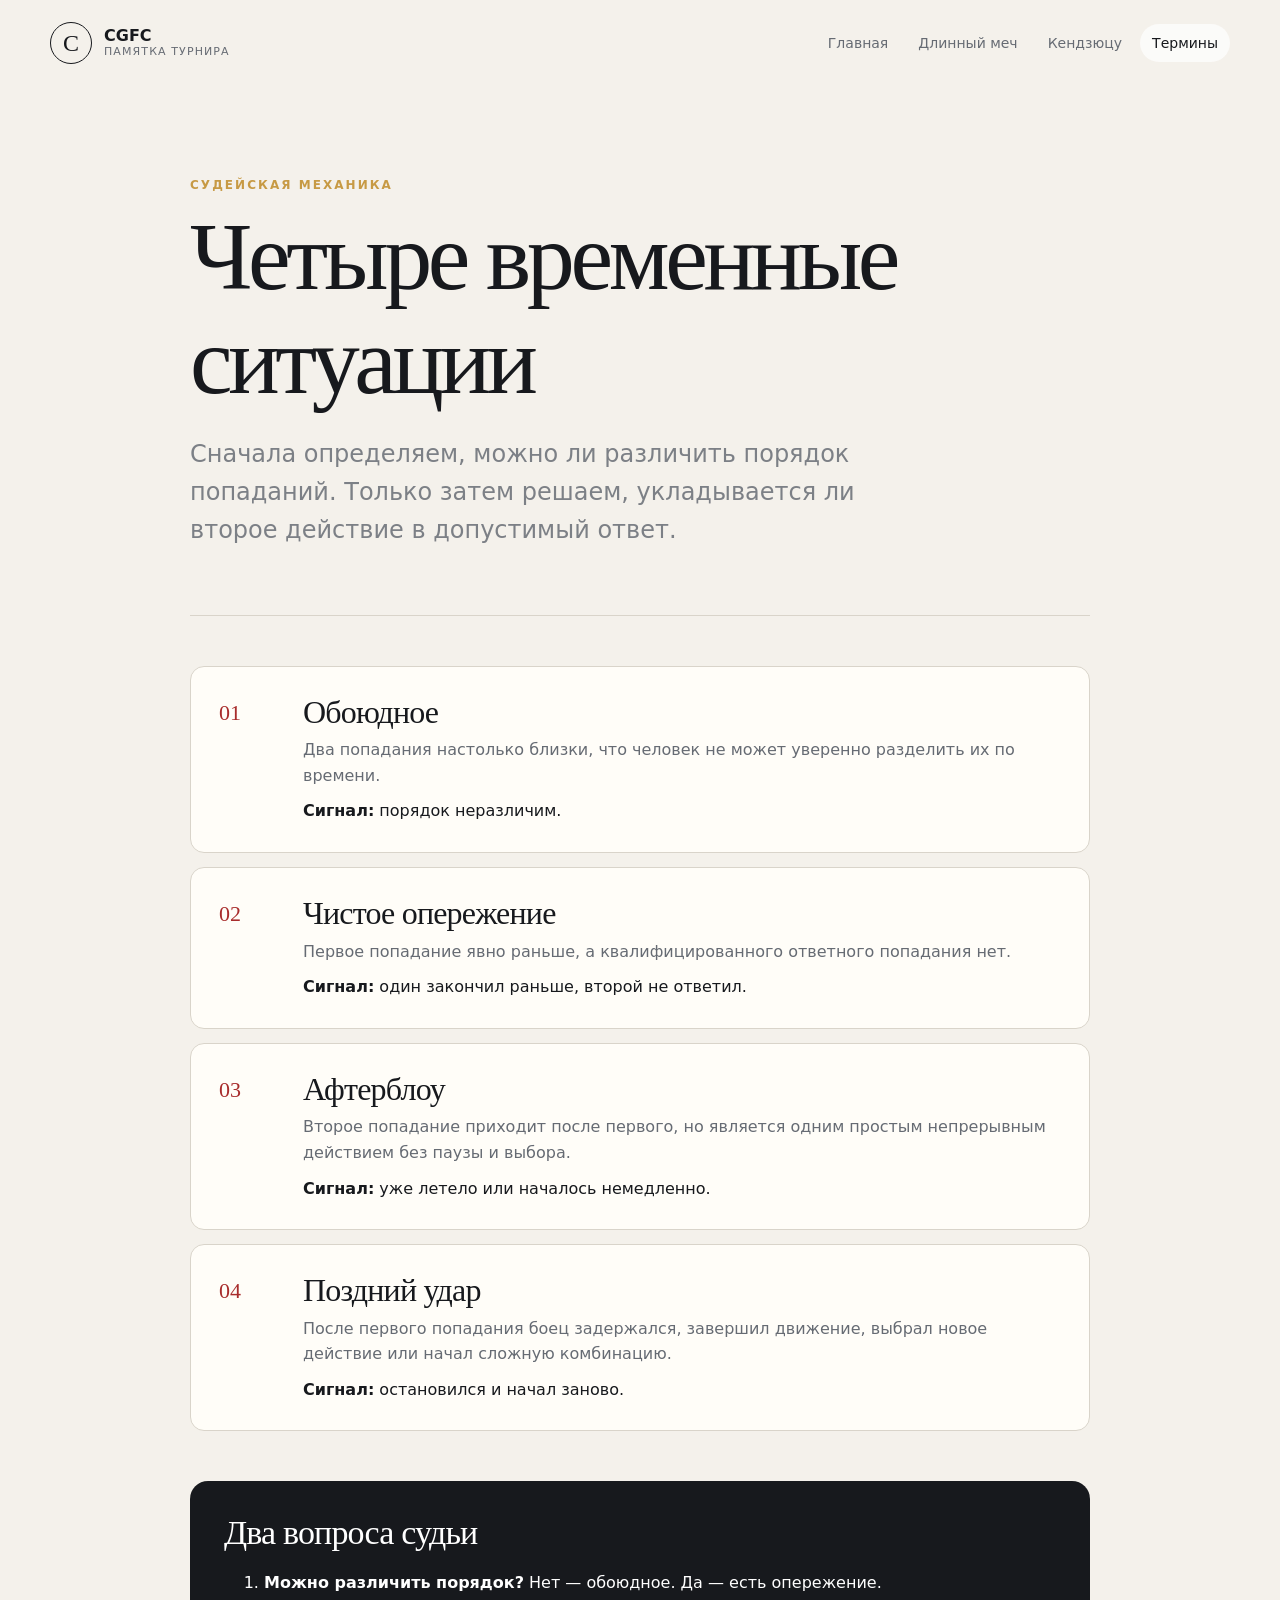
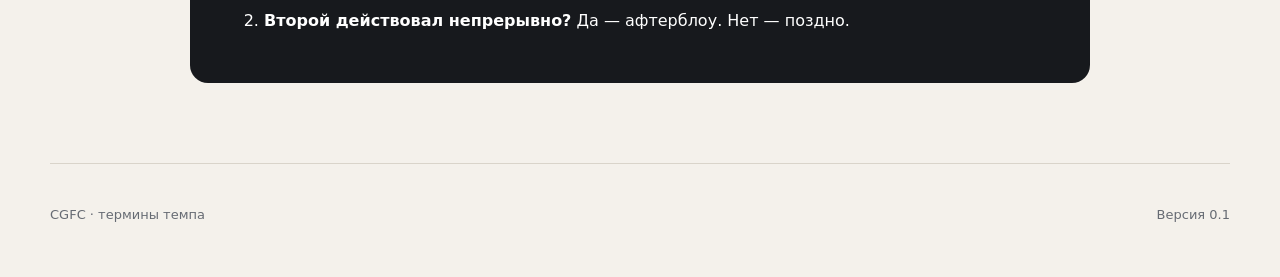
==== glossary.html @ 762ce76f "Create CGFC judge guide" ====
<!doctype html>
<html lang="ru">
<head>
  <meta charset="utf-8">
  <meta name="viewport" content="width=device-width, initial-scale=1">
  <meta name="description" content="Термины темпа для судей CGFC: обоюдное, опережение, афтерблоу и поздний удар.">
  <title>Термины темпа — CGFC</title>
  <link rel="stylesheet" href="assets/styles.css">
  <script src="assets/app.js" defer></script>
</head>
<body>
  <a class="skip-link" href="#content">К содержанию</a>
  <header class="site-header">
    <a class="brand" href="index.html"><span class="brand-mark">C</span><span><strong>CGFC</strong><small>памятка турнира</small></span></a>
    <nav class="main-nav" aria-label="Основная навигация"><a href="index.html">Главная</a><a href="longsword.html">Длинный меч</a><a href="kenjutsu.html">Кендзюцу</a><a href="glossary.html" aria-current="page">Термины</a></nav>
  </header>
  <main id="content" class="article-shell narrow">
    <header class="simple-hero"><p class="eyebrow">Судейская механика</p><h1>Четыре временные ситуации</h1><p class="lead">Сначала определяем, можно ли различить порядок попаданий. Только затем решаем, укладывается ли второе действие в допустимый ответ.</p></header>

    <section class="term-stack">
      <article class="term-card"><span class="term-index">01</span><div><h2>Обоюдное</h2><p>Два попадания настолько близки, что человек не может уверенно разделить их по времени.</p><strong>Сигнал:</strong> порядок неразличим.</div></article>
      <article class="term-card"><span class="term-index">02</span><div><h2>Чистое опережение</h2><p>Первое попадание явно раньше, а квалифицированного ответного попадания нет.</p><strong>Сигнал:</strong> один закончил раньше, второй не ответил.</div></article>
      <article class="term-card"><span class="term-index">03</span><div><h2>Афтерблоу</h2><p>Второе попадание приходит после первого, но является одним простым непрерывным действием без паузы и выбора.</p><strong>Сигнал:</strong> уже летело или началось немедленно.</div></article>
      <article class="term-card"><span class="term-index">04</span><div><h2>Поздний удар</h2><p>После первого попадания боец задержался, завершил движение, выбрал новое действие или начал сложную комбинацию.</p><strong>Сигнал:</strong> остановился и начал заново.</div></article>
    </section>

    <section class="decision-box">
      <h2>Два вопроса судьи</h2>
      <ol><li><strong>Можно различить порядок?</strong> Нет — обоюдное. Да — есть опережение.</li><li><strong>Второй действовал непрерывно?</strong> Да — афтерблоу. Нет — поздно.</li></ol>
    </section>
  </main>
  <footer class="site-footer"><p>CGFC · термины темпа</p><p>Версия <span data-version>0.1</span></p></footer>
</body>
</html>
---- assets/styles.css ----
:root {
  --ink: #17191d;
  --muted: #666b73;
  --paper: #f4f1eb;
  --surface: #fffdf8;
  --line: #d9d4ca;
  --red: #a82c2c;
  --red-dark: #6f171c;
  --blue: #274f70;
  --blue-dark: #18364e;
  --gold: #c79a44;
  --green: #276749;
  --shadow: 0 18px 50px rgba(33, 30, 24, .08);
  --radius: 18px;
}

* { box-sizing: border-box; }
html { scroll-behavior: smooth; }
body { margin: 0; color: var(--ink); background: var(--paper); font-family: Inter, ui-sans-serif, system-ui, -apple-system, BlinkMacSystemFont, "Segoe UI", sans-serif; line-height: 1.6; }
a { color: inherit; }
.skip-link { position: fixed; top: 8px; left: 8px; z-index: 20; padding: 10px 14px; background: var(--ink); color: white; transform: translateY(-150%); }
.skip-link:focus { transform: translateY(0); }

.site-header { width: min(1180px, calc(100% - 40px)); margin: 0 auto; padding: 22px 0; display: flex; align-items: center; justify-content: space-between; gap: 28px; }
.brand { display: inline-flex; align-items: center; gap: 12px; text-decoration: none; }
.brand-mark { width: 42px; height: 42px; display: grid; place-items: center; border: 1px solid var(--ink); border-radius: 50%; font-family: Georgia, serif; font-size: 24px; }
.brand strong, .brand small { display: block; line-height: 1.15; }
.brand small { color: var(--muted); font-size: 11px; letter-spacing: .1em; text-transform: uppercase; }
.main-nav { display: flex; flex-wrap: wrap; gap: 6px; }
.main-nav a { padding: 8px 12px; border-radius: 999px; color: var(--muted); text-decoration: none; font-size: 14px; }
.main-nav a:hover, .main-nav a[aria-current="page"] { color: var(--ink); background: rgba(255,255,255,.7); }

main, .site-footer { width: min(1180px, calc(100% - 40px)); margin-inline: auto; }
.hero { min-height: 590px; padding: clamp(44px, 8vw, 96px); display: grid; grid-template-columns: minmax(0, 1.6fr) minmax(280px, .7fr); align-items: center; gap: 64px; color: #fff; border-radius: 30px; background: radial-gradient(circle at 86% 18%, rgba(199,154,68,.35), transparent 25%), linear-gradient(135deg, #16191f, #292b30 58%, #421b1e); box-shadow: var(--shadow); }
.eyebrow { margin: 0 0 10px; color: var(--gold); font-size: 12px; font-weight: 800; letter-spacing: .17em; text-transform: uppercase; }
h1, h2, h3 { margin-top: 0; font-family: Georgia, "Times New Roman", serif; line-height: 1.08; }
h1 { margin-bottom: 22px; font-size: clamp(48px, 8vw, 96px); font-weight: 500; letter-spacing: -.045em; }
h2 { margin-bottom: 18px; font-size: clamp(32px, 4vw, 52px); font-weight: 500; letter-spacing: -.025em; }
h3 { margin-bottom: 12px; font-size: 25px; }
.lead { max-width: 740px; margin: 0; color: inherit; font-size: clamp(18px, 2vw, 24px); opacity: .84; }
.actions { display: flex; flex-wrap: wrap; gap: 12px; margin-top: 34px; }
.button { display: inline-flex; align-items: center; justify-content: center; min-height: 48px; padding: 10px 18px; border: 1px solid rgba(255,255,255,.34); border-radius: 999px; text-decoration: none; font-weight: 700; }
.button.primary { color: var(--ink); background: #fff; }
.button.secondary { color: #fff; }
.hero-panel { padding: 28px; color: var(--ink); background: rgba(255,253,248,.93); border-radius: var(--radius); }
.hero-panel dl { display: grid; grid-template-columns: repeat(3, 1fr); margin: 30px 0; }
.hero-panel dl div { padding: 0 12px; border-right: 1px solid var(--line); text-align: center; }
.hero-panel dl div:first-child { padding-left: 0; }
.hero-panel dl div:last-child { padding-right: 0; border: 0; }
.hero-panel dt { color: var(--muted); font-size: 11px; text-transform: uppercase; }
.hero-panel dd { margin: 4px 0 0; font-family: Georgia, serif; font-size: 32px; }
.hero-panel p { margin-bottom: 0; color: var(--muted); font-size: 14px; }
.status { display: inline-flex; align-items: center; gap: 6px; padding: 5px 10px; border-radius: 999px; font-size: 11px; font-weight: 800; letter-spacing: .06em; text-transform: uppercase; }
.status.ready { color: #fff; background: var(--green); }
.status.draft { color: #7b3d09; background: #f8e4bb; }
.status.waiting { color: var(--blue-dark); background: #dceaf4; }

.section { padding: clamp(70px, 10vw, 124px) 0; }
.section-heading { margin-bottom: 34px; }
.card-grid { display: grid; grid-template-columns: repeat(2, minmax(0, 1fr)); gap: 22px; }
.discipline-card { position: relative; min-height: 410px; padding: 40px; overflow: hidden; border: 1px solid var(--line); border-radius: var(--radius); background: var(--surface); box-shadow: var(--shadow); }
.discipline-card::after { content: ""; position: absolute; right: -70px; bottom: -90px; width: 240px; height: 240px; border: 40px solid rgba(0,0,0,.035); border-radius: 50%; }
.discipline-card.accent-red { border-top: 5px solid var(--red); }
.discipline-card.accent-blue { border-top: 5px solid var(--blue); }
.card-topline { display: flex; justify-content: space-between; align-items: center; margin-bottom: 54px; color: var(--muted); font-weight: 700; }
.discipline-card p { max-width: 560px; color: var(--muted); }
.compact-list { padding: 0; list-style: none; }
.compact-list li { padding: 7px 0; border-bottom: 1px solid var(--line); }
.text-link { position: relative; z-index: 1; display: inline-flex; gap: 8px; margin-top: 20px; font-weight: 800; text-decoration: none; }
.split-section { display: grid; grid-template-columns: .8fr 1.2fr; gap: 64px; border-top: 1px solid var(--line); }
.role-grid { display: grid; grid-template-columns: 1fr 1fr; gap: 18px; }
.role-card { padding: 30px; border-radius: var(--radius); background: var(--surface); }
.role-card p { color: var(--muted); }
.role-card a { font-weight: 750; }
.role-icon { display: block; margin-bottom: 36px; font-size: 34px; }

.notice { display: flex; justify-content: space-between; align-items: center; gap: 32px; padding: 26px 30px; border: 1px solid var(--line); border-radius: var(--radius); background: var(--surface); }
.notice p { max-width: 800px; margin: 5px 0 0; color: var(--muted); }
.notice a { flex: 0 0 auto; font-weight: 800; }
.notice.warning { margin: 28px 0 0; border-color: #e4c38b; background: #fff8e8; }
.site-footer { display: flex; justify-content: space-between; gap: 20px; margin-top: 80px; padding: 28px 0 38px; color: var(--muted); border-top: 1px solid var(--line); font-size: 13px; }

.article-shell { max-width: 1180px; }
.article-shell.narrow { max-width: 900px; }
.article-hero { min-height: 420px; padding: clamp(44px, 7vw, 76px); display: grid; grid-template-columns: 1.35fr .65fr; align-items: end; gap: 50px; color: #fff; border-radius: 28px; }
.article-hero h1 { font-size: clamp(46px, 7vw, 82px); }
.accent-red-bg { background: radial-gradient(circle at 90% 10%, rgba(255,255,255,.15), transparent 23%), linear-gradient(135deg, var(--red-dark), #2a181b); }
.accent-blue-bg { background: radial-gradient(circle at 85% 18%, rgba(255,255,255,.15), transparent 23%), linear-gradient(135deg, var(--blue-dark), #17222b); }
.quick-facts { display: grid; gap: 1px; overflow: hidden; border-radius: 14px; background: rgba(255,255,255,.15); }
.quick-facts div { padding: 18px; background: rgba(0,0,0,.24); }
.quick-facts span, .quick-facts strong { display: block; }
.quick-facts span { color: rgba(255,255,255,.68); font-size: 11px; text-transform: uppercase; }
.quick-facts strong { font-family: Georgia, serif; font-size: 23px; font-weight: 500; }
.empty-seal { justify-self: center; align-self: center; display: grid; place-items: center; width: 170px; height: 170px; border: 2px solid rgba(255,255,255,.6); border-radius: 50%; font-family: serif; font-size: 80px; }
.page-nav { position: sticky; top: 10px; z-index: 5; width: fit-content; max-width: 100%; margin: 22px auto 0; padding: 7px; display: flex; overflow-x: auto; border: 1px solid var(--line); border-radius: 999px; background: rgba(244,241,235,.92); backdrop-filter: blur(12px); }
.page-nav a { padding: 8px 14px; border-radius: 999px; text-decoration: none; white-space: nowrap; font-size: 13px; font-weight: 700; }
.page-nav a:hover { background: var(--surface); }
.content-section { padding: 86px 0; display: grid; grid-template-columns: 90px minmax(0, 1fr); gap: 30px; border-bottom: 1px solid var(--line); scroll-margin-top: 80px; }
.section-number { color: var(--muted); font-family: Georgia, serif; font-size: 22px; }
.section-content { min-width: 0; }
.section-content > p { max-width: 850px; }
.data-grid, .score-grid, .requirements-grid { display: grid; grid-template-columns: repeat(2, minmax(0,1fr)); gap: 14px; }
.data-grid article, .score-card, .requirements-grid article { padding: 24px; border: 1px solid var(--line); border-radius: 14px; background: var(--surface); }
.data-grid span, .score-card span, .requirements-grid article > span { color: var(--muted); font-size: 11px; font-weight: 800; letter-spacing: .08em; text-transform: uppercase; }
.data-grid strong { display: block; margin: 7px 0; font-family: Georgia, serif; font-size: 28px; }
.data-grid p, .score-card p, .requirements-grid p { margin: 0; color: var(--muted); }
.relay { margin: 20px 0; display: grid; grid-template-columns: repeat(9, 1fr); gap: 4px; }
.relay span { padding: 14px 6px; color: #fff; background: var(--ink); text-align: center; font-weight: 800; }
.relay span:first-child { border-radius: 10px 0 0 10px; }
.relay span:last-child { border-radius: 0 10px 10px 0; }
.muted { color: var(--muted); }
.score-card { position: relative; overflow: hidden; }
.score-card strong { display: block; margin: 12px 0; font-family: Georgia, serif; font-size: 64px; line-height: 1; }
.score-card.high { border-top: 4px solid var(--red); }
.score-card.low { border-top: 4px solid var(--gold); }
.score-card.after { border-top: 4px solid var(--blue); }
.score-card.none { border-top: 4px solid #888; }
.table-wrap { width: 100%; max-width: 100%; overflow-x: auto; border: 1px solid var(--line); border-radius: 14px; background: var(--surface); }
table { width: 100%; min-width: 800px; border-collapse: collapse; font-size: 14px; }
th, td { padding: 16px; border-bottom: 1px solid var(--line); text-align: left; vertical-align: top; }
thead th { color: #fff; background: var(--ink); }
tbody th { width: 170px; background: #f1eee8; }
.memory-line { margin-top: 16px; padding: 18px 20px; border-left: 4px solid var(--gold); background: #fff8e8; }
.steps { padding: 0; display: grid; gap: 12px; list-style: none; }
.steps li { padding: 20px; display: grid; grid-template-columns: 44px 1fr; gap: 16px; border: 1px solid var(--line); border-radius: 14px; background: var(--surface); }
.steps li > span { display: grid; place-items: center; width: 38px; height: 38px; color: #fff; border-radius: 50%; background: var(--red); font-weight: 900; }
.steps p { margin: 3px 0 0; color: var(--muted); }
.check-grid { display: grid; grid-template-columns: 1fr 1fr; gap: 22px; }
.check-list { margin: 0; padding: 0; list-style: none; }
.check-list li { position: relative; padding: 15px 12px 15px 42px; border-bottom: 1px solid var(--line); }
.check-list li::before { content: "✓"; position: absolute; left: 10px; color: var(--green); font-weight: 900; }

.waiting-panel { margin: 28px 0 0; padding: 50px; text-align: center; border: 1px dashed var(--blue); border-radius: var(--radius); background: #edf5fa; }
.waiting-panel h2 { margin-top: 22px; }
.waiting-panel p { max-width: 650px; margin: 0 auto; color: var(--muted); }
.requirements-grid { grid-template-columns: repeat(3, 1fr); }
.requirements-grid h3 { margin-top: 24px; }
.simple-hero { padding: 90px 0 65px; border-bottom: 1px solid var(--line); }
.simple-hero h1 { color: var(--ink); }
.simple-hero .lead { color: var(--muted); }
.term-stack { padding: 50px 0; display: grid; gap: 14px; }
.term-card { padding: 28px; display: grid; grid-template-columns: 64px 1fr; gap: 20px; border: 1px solid var(--line); border-radius: 14px; background: var(--surface); }
.term-card h2 { margin-bottom: 8px; font-size: 32px; }
.term-card p { margin: 0 0 10px; color: var(--muted); }
.term-index { color: var(--red); font-family: Georgia, serif; font-size: 22px; }
.decision-box { padding: 34px; border-radius: var(--radius); color: #fff; background: var(--ink); }
.decision-box h2 { font-size: 34px; }
.decision-box li + li { margin-top: 12px; }

@media (max-width: 820px) {
  .site-header { align-items: flex-start; flex-direction: column; }
  .hero, .article-hero, .split-section { grid-template-columns: 1fr; }
  .hero { min-height: auto; padding: 50px 28px; }
  .article-hero { min-height: auto; }
  .card-grid, .role-grid, .data-grid, .score-grid, .check-grid, .requirements-grid { grid-template-columns: 1fr; }
  .content-section { grid-template-columns: 1fr; gap: 10px; }
  .section-number { font-size: 14px; }
  .relay { grid-template-columns: repeat(3, 1fr); }
  .relay span, .relay span:first-child, .relay span:last-child { border-radius: 6px; }
  .notice, .site-footer { align-items: flex-start; flex-direction: column; }
}

@media (max-width: 520px) {
  .site-header, main, .site-footer { width: min(100% - 24px, 1180px); }
  .main-nav { gap: 2px; }
  .main-nav a { padding: 7px 9px; font-size: 12px; }
  .hero, .article-hero, .discipline-card, .waiting-panel { padding: 32px 22px; border-radius: 18px; }
  .hero-panel dl { grid-template-columns: 1fr; }
  .hero-panel dl div { padding: 12px 0; border-right: 0; border-bottom: 1px solid var(--line); }
  .hero-panel dl div:last-child { border: 0; }
  .empty-seal { width: 110px; height: 110px; font-size: 54px; }
  .term-card { grid-template-columns: 1fr; }
}

@media (prefers-reduced-motion: reduce) { html { scroll-behavior: auto; } }
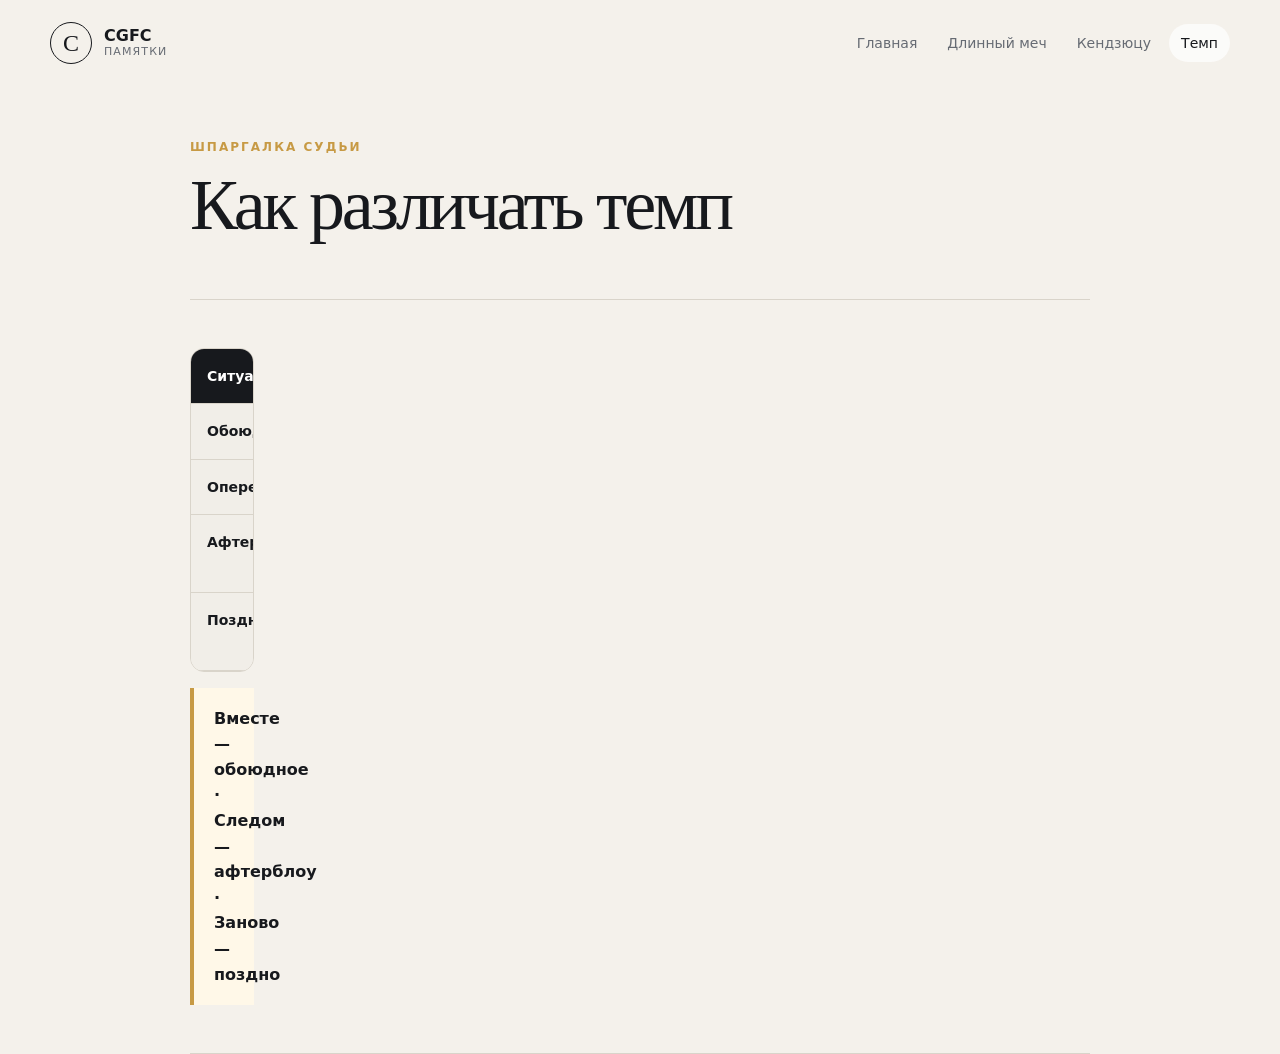
==== commit 44be24ce: "Simplify tournament guides" ====
--- a/glossary.html
+++ b/glossary.html
@@ -3,32 +3,35 @@
 <head>
   <meta charset="utf-8">
   <meta name="viewport" content="width=device-width, initial-scale=1">
-  <meta name="description" content="Термины темпа для судей CGFC: обоюдное, опережение, афтерблоу и поздний удар.">
-  <title>Термины темпа — CGFC</title>
+  <meta name="description" content="Как отличить обоюдное, опережение, афтерблоу и поздний удар.">
+  <title>Темп — CGFC</title>
   <link rel="stylesheet" href="assets/styles.css">
-  <script src="assets/app.js" defer></script>
 </head>
 <body>
-  <a class="skip-link" href="#content">К содержанию</a>
   <header class="site-header">
-    <a class="brand" href="index.html"><span class="brand-mark">C</span><span><strong>CGFC</strong><small>памятка турнира</small></span></a>
-    <nav class="main-nav" aria-label="Основная навигация"><a href="index.html">Главная</a><a href="longsword.html">Длинный меч</a><a href="kenjutsu.html">Кендзюцу</a><a href="glossary.html" aria-current="page">Термины</a></nav>
+    <a class="brand" href="index.html"><span class="brand-mark">C</span><span><strong>CGFC</strong><small>памятки</small></span></a>
+    <nav class="main-nav" aria-label="Навигация"><a href="index.html">Главная</a><a href="longsword.html">Длинный меч</a><a href="kenjutsu.html">Кендзюцу</a><a href="glossary.html" aria-current="page">Темп</a></nav>
   </header>
+
   <main id="content" class="article-shell narrow">
-    <header class="simple-hero"><p class="eyebrow">Судейская механика</p><h1>Четыре временные ситуации</h1><p class="lead">Сначала определяем, можно ли различить порядок попаданий. Только затем решаем, укладывается ли второе действие в допустимый ответ.</p></header>
+    <header class="simple-hero"><p class="eyebrow">Шпаргалка судьи</p><h1>Как различать темп</h1></header>
 
-    <section class="term-stack">
-      <article class="term-card"><span class="term-index">01</span><div><h2>Обоюдное</h2><p>Два попадания настолько близки, что человек не может уверенно разделить их по времени.</p><strong>Сигнал:</strong> порядок неразличим.</div></article>
-      <article class="term-card"><span class="term-index">02</span><div><h2>Чистое опережение</h2><p>Первое попадание явно раньше, а квалифицированного ответного попадания нет.</p><strong>Сигнал:</strong> один закончил раньше, второй не ответил.</div></article>
-      <article class="term-card"><span class="term-index">03</span><div><h2>Афтерблоу</h2><p>Второе попадание приходит после первого, но является одним простым непрерывным действием без паузы и выбора.</p><strong>Сигнал:</strong> уже летело или началось немедленно.</div></article>
-      <article class="term-card"><span class="term-index">04</span><div><h2>Поздний удар</h2><p>После первого попадания боец задержался, завершил движение, выбрал новое действие или начал сложную комбинацию.</p><strong>Сигнал:</strong> остановился и начал заново.</div></article>
-    </section>
-
-    <section class="decision-box">
-      <h2>Два вопроса судьи</h2>
-      <ol><li><strong>Можно различить порядок?</strong> Нет — обоюдное. Да — есть опережение.</li><li><strong>Второй действовал непрерывно?</strong> Да — афтерблоу. Нет — поздно.</li></ol>
+    <section class="content-section">
+      <div class="section-content">
+        <div class="table-wrap">
+          <table>
+            <thead><tr><th>Ситуация</th><th>Как выглядит</th><th>Решение</th></tr></thead>
+            <tbody>
+              <tr><th>Обоюдное</th><td>Порядок попаданий неразличим</td><td>Вместе</td></tr>
+              <tr><th>Опережение</th><td>Первый попал, ответа нет</td><td>Только первое</td></tr>
+              <tr><th>Афтерблоу</th><td>Ответ уже летел или начался сразу, без паузы</td><td>Первое + ответ</td></tr>
+              <tr><th>Поздний</th><td>После попадания была пауза или новое решение</td><td>Ответ не считать</td></tr>
+            </tbody>
+          </table>
+        </div>
+        <div class="memory-line"><strong>Вместе — обоюдное · Следом — афтерблоу · Заново — поздно</strong></div>
+      </div>
     </section>
   </main>
-  <footer class="site-footer"><p>CGFC · термины темпа</p><p>Версия <span data-version>0.1</span></p></footer>
 </body>
 </html>
--- a/assets/styles.css
+++ b/assets/styles.css
@@ -31,10 +31,10 @@
 .main-nav a:hover, .main-nav a[aria-current="page"] { color: var(--ink); background: rgba(255,255,255,.7); }
 
 main, .site-footer { width: min(1180px, calc(100% - 40px)); margin-inline: auto; }
-.hero { min-height: 590px; padding: clamp(44px, 8vw, 96px); display: grid; grid-template-columns: minmax(0, 1.6fr) minmax(280px, .7fr); align-items: center; gap: 64px; color: #fff; border-radius: 30px; background: radial-gradient(circle at 86% 18%, rgba(199,154,68,.35), transparent 25%), linear-gradient(135deg, #16191f, #292b30 58%, #421b1e); box-shadow: var(--shadow); }
+.hero { min-height: 260px; padding: clamp(36px, 6vw, 64px); display: grid; grid-template-columns: 1fr; align-items: center; color: #fff; border-radius: 24px; background: radial-gradient(circle at 86% 18%, rgba(199,154,68,.35), transparent 25%), linear-gradient(135deg, #16191f, #292b30 58%, #421b1e); box-shadow: var(--shadow); }
 .eyebrow { margin: 0 0 10px; color: var(--gold); font-size: 12px; font-weight: 800; letter-spacing: .17em; text-transform: uppercase; }
 h1, h2, h3 { margin-top: 0; font-family: Georgia, "Times New Roman", serif; line-height: 1.08; }
-h1 { margin-bottom: 22px; font-size: clamp(48px, 8vw, 96px); font-weight: 500; letter-spacing: -.045em; }
+h1 { margin-bottom: 18px; font-size: clamp(42px, 7vw, 72px); font-weight: 500; letter-spacing: -.045em; }
 h2 { margin-bottom: 18px; font-size: clamp(32px, 4vw, 52px); font-weight: 500; letter-spacing: -.025em; }
 h3 { margin-bottom: 12px; font-size: 25px; }
 .lead { max-width: 740px; margin: 0; color: inherit; font-size: clamp(18px, 2vw, 24px); opacity: .84; }
@@ -55,14 +55,17 @@
 .status.draft { color: #7b3d09; background: #f8e4bb; }
 .status.waiting { color: var(--blue-dark); background: #dceaf4; }
 
-.section { padding: clamp(70px, 10vw, 124px) 0; }
+.section { padding: clamp(34px, 6vw, 64px) 0; }
 .section-heading { margin-bottom: 34px; }
 .card-grid { display: grid; grid-template-columns: repeat(2, minmax(0, 1fr)); gap: 22px; }
-.discipline-card { position: relative; min-height: 410px; padding: 40px; overflow: hidden; border: 1px solid var(--line); border-radius: var(--radius); background: var(--surface); box-shadow: var(--shadow); }
+.discipline-card { position: relative; min-height: 260px; padding: 30px; overflow: hidden; border: 1px solid var(--line); border-radius: var(--radius); background: var(--surface); box-shadow: var(--shadow); }
 .discipline-card::after { content: ""; position: absolute; right: -70px; bottom: -90px; width: 240px; height: 240px; border: 40px solid rgba(0,0,0,.035); border-radius: 50%; }
 .discipline-card.accent-red { border-top: 5px solid var(--red); }
 .discipline-card.accent-blue { border-top: 5px solid var(--blue); }
-.card-topline { display: flex; justify-content: space-between; align-items: center; margin-bottom: 54px; color: var(--muted); font-weight: 700; }
+.card-topline { display: flex; justify-content: space-between; align-items: center; margin-bottom: 28px; color: var(--muted); font-weight: 700; }
+.discipline-card .button { position: relative; z-index: 1; margin-top: 8px; border-color: transparent; }
+.discipline-card .button.primary { color: #fff; background: var(--red-dark); }
+.discipline-card .button.secondary { color: #fff; background: var(--blue-dark); }
 .discipline-card p { max-width: 560px; color: var(--muted); }
 .compact-list { padding: 0; list-style: none; }
 .compact-list li { padding: 7px 0; border-bottom: 1px solid var(--line); }
@@ -78,7 +81,7 @@
 .notice p { max-width: 800px; margin: 5px 0 0; color: var(--muted); }
 .notice a { flex: 0 0 auto; font-weight: 800; }
 .notice.warning { margin: 28px 0 0; border-color: #e4c38b; background: #fff8e8; }
-.site-footer { display: flex; justify-content: space-between; gap: 20px; margin-top: 80px; padding: 28px 0 38px; color: var(--muted); border-top: 1px solid var(--line); font-size: 13px; }
+.site-footer { display: flex; justify-content: space-between; gap: 20px; margin-top: 40px; padding: 24px 0 32px; color: var(--muted); border-top: 1px solid var(--line); font-size: 13px; }
 
 .article-shell { max-width: 1180px; }
 .article-shell.narrow { max-width: 900px; }
@@ -95,7 +98,7 @@
 .page-nav { position: sticky; top: 10px; z-index: 5; width: fit-content; max-width: 100%; margin: 22px auto 0; padding: 7px; display: flex; overflow-x: auto; border: 1px solid var(--line); border-radius: 999px; background: rgba(244,241,235,.92); backdrop-filter: blur(12px); }
 .page-nav a { padding: 8px 14px; border-radius: 999px; text-decoration: none; white-space: nowrap; font-size: 13px; font-weight: 700; }
 .page-nav a:hover { background: var(--surface); }
-.content-section { padding: 86px 0; display: grid; grid-template-columns: 90px minmax(0, 1fr); gap: 30px; border-bottom: 1px solid var(--line); scroll-margin-top: 80px; }
+.content-section { padding: 48px 0; display: grid; grid-template-columns: 64px minmax(0, 1fr); gap: 24px; border-bottom: 1px solid var(--line); scroll-margin-top: 80px; }
 .section-number { color: var(--muted); font-family: Georgia, serif; font-size: 22px; }
 .section-content { min-width: 0; }
 .section-content > p { max-width: 850px; }
@@ -116,7 +119,7 @@
 .score-card.after { border-top: 4px solid var(--blue); }
 .score-card.none { border-top: 4px solid #888; }
 .table-wrap { width: 100%; max-width: 100%; overflow-x: auto; border: 1px solid var(--line); border-radius: 14px; background: var(--surface); }
-table { width: 100%; min-width: 800px; border-collapse: collapse; font-size: 14px; }
+table { width: 100%; min-width: 620px; border-collapse: collapse; font-size: 14px; }
 th, td { padding: 16px; border-bottom: 1px solid var(--line); text-align: left; vertical-align: top; }
 thead th { color: #fff; background: var(--ink); }
 tbody th { width: 170px; background: #f1eee8; }
@@ -135,7 +138,7 @@
 .waiting-panel p { max-width: 650px; margin: 0 auto; color: var(--muted); }
 .requirements-grid { grid-template-columns: repeat(3, 1fr); }
 .requirements-grid h3 { margin-top: 24px; }
-.simple-hero { padding: 90px 0 65px; border-bottom: 1px solid var(--line); }
+.simple-hero { padding: 52px 0 36px; border-bottom: 1px solid var(--line); }
 .simple-hero h1 { color: var(--ink); }
 .simple-hero .lead { color: var(--muted); }
 .term-stack { padding: 50px 0; display: grid; gap: 14px; }
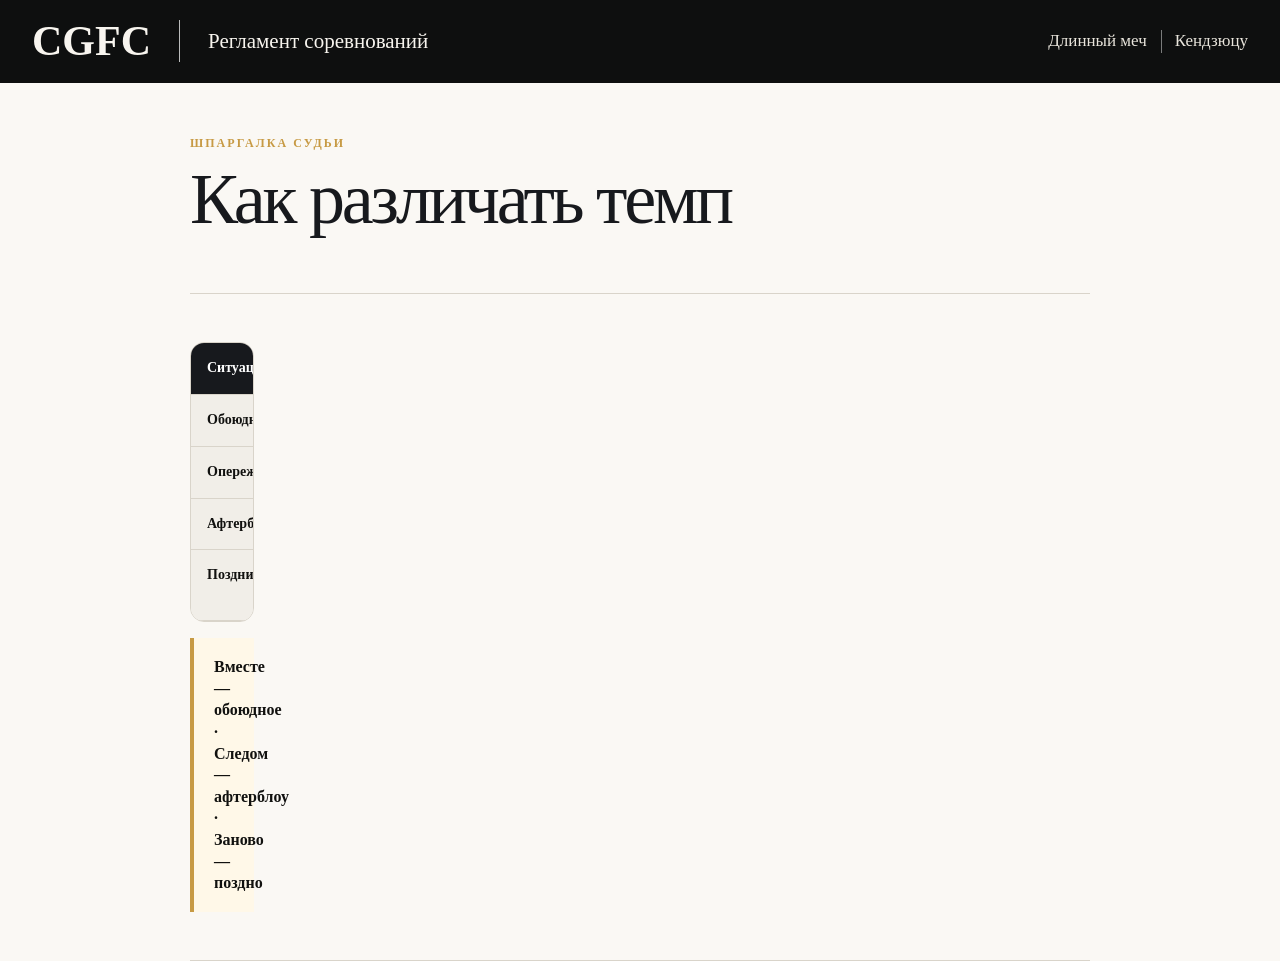
==== commit 1992727a: "Unify header and simplify home page" ====
--- a/glossary.html
+++ b/glossary.html
@@ -5,12 +5,18 @@
   <meta name="viewport" content="width=device-width, initial-scale=1">
   <meta name="description" content="Как отличить обоюдное, опережение, афтерблоу и поздний удар.">
   <title>Темп — CGFC</title>
-  <link rel="stylesheet" href="assets/styles.css">
+  <link rel="stylesheet" href="assets/styles.css?v=14">
 </head>
-<body>
-  <header class="site-header">
-    <a class="brand" href="index.html"><span class="brand-mark">C</span><span><strong>CGFC</strong><small>памятки</small></span></a>
-    <nav class="main-nav" aria-label="Навигация"><a href="index.html">Главная</a><a href="longsword.html">Длинный меч</a><a href="kenjutsu.html">Кендзюцу</a><a href="glossary.html" aria-current="page">Темп</a></nav>
+<body class="kenjutsu-rules">
+  <header class="site-header kenjutsu-header">
+    <a class="kenjutsu-brand" href="index.html" aria-label="CGFC — регламент соревнований">
+      <strong>CGFC</strong>
+      <span>Регламент соревнований</span>
+    </a>
+    <nav class="kenjutsu-nav" aria-label="Основная навигация">
+      <a href="longsword.html">Длинный меч</a>
+      <a href="kenjutsu.html">Кендзюцу</a>
+    </nav>
   </header>
 
   <main id="content" class="article-shell narrow">
--- a/assets/styles.css
+++ b/assets/styles.css
@@ -99,6 +99,7 @@
 .page-nav a { padding: 8px 14px; border-radius: 999px; text-decoration: none; white-space: nowrap; font-size: 13px; font-weight: 700; }
 .page-nav a:hover { background: var(--surface); }
 .content-section { padding: 48px 0; display: grid; grid-template-columns: 64px minmax(0, 1fr); gap: 24px; border-bottom: 1px solid var(--line); scroll-margin-top: 80px; }
+.compact-article .content-section { padding: 36px 0; }
 .section-number { color: var(--muted); font-family: Georgia, serif; font-size: 22px; }
 .section-content { min-width: 0; }
 .section-content > p { max-width: 850px; }
@@ -176,3 +177,822 @@
 }
 
 @media (prefers-reduced-motion: reduce) { html { scroll-behavior: auto; } }
+
+/* Kenjutsu result hierarchy */
+.sr-only {
+  position: absolute;
+  width: 1px;
+  height: 1px;
+  padding: 0;
+  margin: -1px;
+  overflow: hidden;
+  clip: rect(0, 0, 0, 0);
+  white-space: nowrap;
+  border: 0;
+}
+
+.kenjutsu-rules {
+  --kenjutsu-ink: #11110f;
+  --kenjutsu-paper: #faf8f4;
+  --kenjutsu-gold: #c98300;
+  --kenjutsu-line: #dbc69e;
+  color: var(--kenjutsu-ink);
+  background: var(--kenjutsu-paper);
+  font-family: Georgia, "Times New Roman", serif;
+  line-height: 1.35;
+}
+
+.kenjutsu-header {
+  width: 100%;
+  margin: 0;
+  padding: 18px max(32px, calc((100vw - 1400px) / 2));
+  color: #f8f5ef;
+  background: #0e0f0f;
+}
+
+.kenjutsu-brand {
+  display: flex;
+  align-items: center;
+  gap: 28px;
+  color: inherit;
+  text-decoration: none;
+}
+
+.kenjutsu-brand strong {
+  padding-right: 28px;
+  border-right: 1px solid rgba(255, 255, 255, .72);
+  font-size: 42px;
+  line-height: 1;
+}
+
+.kenjutsu-brand span {
+  font-size: 21px;
+}
+
+.kenjutsu-nav {
+  display: flex;
+  align-items: center;
+  gap: 28px;
+}
+
+.kenjutsu-nav a {
+  position: relative;
+  padding: 12px 0;
+  color: #e9e5dc;
+  text-decoration: none;
+  font-size: 17px;
+}
+
+.kenjutsu-nav a + a::before {
+  content: "";
+  position: absolute;
+  left: -14px;
+  top: 12px;
+  bottom: 12px;
+  width: 1px;
+  background: rgba(255, 255, 255, .45);
+}
+
+.kenjutsu-nav a:hover,
+.kenjutsu-nav a:focus-visible,
+.kenjutsu-nav a[aria-current="page"] {
+  color: #dfa20c;
+}
+
+.kenjutsu-nav a[aria-current="page"]::after {
+  content: "";
+  position: absolute;
+  right: 0;
+  bottom: 2px;
+  left: 0;
+  height: 3px;
+  background: #dfa20c;
+}
+
+.kenjutsu-main {
+  width: min(1400px, calc(100% - 64px));
+  margin: 0 auto;
+}
+
+.tournament-overview {
+  padding: 28px 0 26px;
+  border-bottom: 1px solid var(--kenjutsu-line);
+}
+
+.tournament-heading h1 {
+  margin: 0;
+  font-size: clamp(32px, 3.4vw, 46px);
+  font-weight: 500;
+  letter-spacing: -.025em;
+}
+
+.tournament-heading p {
+  margin: 3px 0 18px;
+  color: #675e50;
+  font-family: Inter, ui-sans-serif, system-ui, sans-serif;
+  font-size: 13px;
+}
+
+.bout-formats {
+  margin: 0;
+  display: grid;
+  grid-template-columns: repeat(3, 1fr);
+  border-top: 1px solid var(--kenjutsu-line);
+  border-bottom: 1px solid var(--kenjutsu-line);
+}
+
+.bout-formats > div {
+  min-width: 0;
+  padding: 12px 18px;
+}
+
+.bout-formats > div + div {
+  border-left: 1px solid var(--kenjutsu-line);
+}
+
+.bout-formats dt {
+  color: #675e50;
+  font-family: Inter, ui-sans-serif, system-ui, sans-serif;
+  font-size: 12px;
+  font-weight: 600;
+  letter-spacing: .015em;
+  text-transform: uppercase;
+}
+
+.bout-formats dd {
+  margin: 4px 0 0;
+  display: flex;
+  align-items: baseline;
+  justify-content: space-between;
+  gap: 10px;
+}
+
+.bout-formats dd strong {
+  font-size: 20px;
+  font-weight: 400;
+  line-height: 1.22;
+}
+
+.bout-formats dd span {
+  flex: 0 0 auto;
+  color: #675e50;
+  font-family: Inter, ui-sans-serif, system-ui, sans-serif;
+  font-size: 12px;
+}
+
+.hierarchy-section {
+  padding: 32px 64px 24px;
+  display: grid;
+  grid-template-columns: minmax(0, 1fr) 300px;
+  gap: 72px;
+  align-items: center;
+}
+
+.hierarchy-wrap {
+  min-width: 0;
+}
+
+.hierarchy-heading {
+  margin: 0 0 16px;
+  font-size: clamp(28px, 3vw, 42px);
+  font-weight: 500;
+  letter-spacing: -.02em;
+  text-align: center;
+}
+
+.result-hierarchy {
+  margin: 0;
+  padding: 0;
+  display: grid;
+  justify-items: center;
+  gap: 6px;
+  list-style: none;
+}
+
+.result-tier {
+  min-height: 58px;
+  padding: 10px 44px;
+  display: grid;
+  place-items: center;
+  clip-path: polygon(0 0, 100% 0, 97% 100%, 3% 100%);
+  text-align: center;
+  font-size: clamp(23px, 2.25vw, 32px);
+  line-height: 1.08;
+}
+
+.tier-control { width: 100%; color: #fffaf0; background: #9b6300; }
+.tier-1 { width: 96%; background: #d39409; }
+.tier-2 { width: 92%; background: #e6bc61; }
+.tier-3 { width: 88%; background: #edd29d; }
+.tier-4 { width: 84%; background: #f2dfbc; }
+.tier-5 { width: 80%; background: #f4e9d6; }
+
+.limb-note {
+  width: 82%;
+  margin: 12px auto 0;
+  padding-top: 8px;
+  border-top: 1px solid var(--kenjutsu-gold);
+  text-align: center;
+  font-size: 17px;
+  line-height: 1.2;
+}
+
+.how-to-read {
+  padding: 42px 0 42px 22px;
+  border-left: 1px solid var(--kenjutsu-gold);
+}
+
+.how-to-read h2 {
+  margin-bottom: 22px;
+  font-size: 30px;
+}
+
+.how-to-read ol {
+  margin: 0;
+  padding: 0;
+  display: grid;
+  gap: 20px;
+  list-style: none;
+  font-size: 17px;
+}
+
+.special-rules {
+  margin-top: 0;
+  display: grid;
+  grid-template-columns: repeat(3, 1fr);
+  border-top: 1px solid var(--kenjutsu-line);
+  border-bottom: 1px solid var(--kenjutsu-line);
+}
+
+.special-rule {
+  min-width: 0;
+  padding: 20px 26px 22px;
+}
+
+.special-rule + .special-rule {
+  border-left: 1px solid var(--kenjutsu-line);
+}
+
+.special-rule h2 {
+  margin: 0 0 6px;
+  font-size: 21px;
+  font-weight: 600;
+}
+
+.special-rule p {
+  margin: 0;
+  color: #5f574a;
+  font-family: Inter, ui-sans-serif, system-ui, sans-serif;
+  font-size: 14px;
+  line-height: 1.4;
+}
+
+.kenjutsu-footer {
+  width: min(1400px, calc(100% - 64px));
+  margin: 0 auto;
+  padding: 16px 0 24px;
+  color: #6d6559;
+  border-top: 1px solid var(--kenjutsu-line);
+  font-family: Inter, ui-sans-serif, system-ui, sans-serif;
+  font-size: 12px;
+  text-align: center;
+}
+
+@media (max-width: 1000px) {
+  .kenjutsu-header {
+    align-items: flex-start;
+    flex-direction: column;
+  }
+
+  .hierarchy-section {
+    padding-inline: 0;
+    grid-template-columns: 1fr;
+    gap: 20px;
+  }
+
+  .how-to-read {
+    padding: 18px 0 0;
+    border-top: 1px solid var(--kenjutsu-line);
+    border-left: 0;
+  }
+
+  .how-to-read h2 {
+    margin-bottom: 12px;
+  }
+
+  .how-to-read ol {
+    grid-template-columns: 1fr 1fr;
+    gap: 10px 28px;
+    list-style: decimal inside;
+  }
+}
+
+@media (max-width: 900px) {
+  .bout-formats {
+    grid-template-columns: 1fr;
+  }
+
+  .bout-formats > div {
+    display: grid;
+    grid-template-columns: 220px minmax(0, 1fr);
+    align-items: center;
+    gap: 20px;
+  }
+
+  .bout-formats > div + div {
+    border-top: 1px solid var(--kenjutsu-line);
+    border-left: 0;
+  }
+
+  .bout-formats dd {
+    margin: 0;
+  }
+}
+
+@media (max-width: 760px) {
+  .kenjutsu-header {
+    padding: 16px 20px;
+    gap: 14px;
+  }
+
+  .kenjutsu-brand {
+    gap: 16px;
+  }
+
+  .kenjutsu-brand strong {
+    padding-right: 16px;
+    font-size: 32px;
+  }
+
+  .kenjutsu-brand span {
+    font-size: 17px;
+  }
+
+  .kenjutsu-nav {
+    width: 100%;
+    gap: 18px;
+    overflow-x: auto;
+  }
+
+  .kenjutsu-nav a {
+    flex: 0 0 auto;
+    font-size: 14px;
+  }
+
+  .kenjutsu-nav a + a::before {
+    left: -9px;
+  }
+
+  .kenjutsu-main,
+  .kenjutsu-footer {
+    width: min(100% - 28px, 1400px);
+  }
+
+  .tournament-overview {
+    padding-top: 22px;
+  }
+
+  .tournament-heading h1 {
+    margin-bottom: 16px;
+    font-size: 34px;
+  }
+
+  .bout-formats > div {
+    grid-template-columns: minmax(124px, .9fr) minmax(0, 1.4fr);
+    gap: 16px;
+    padding: 12px 14px;
+  }
+
+  .result-tier {
+    min-height: 54px;
+    padding: 8px 28px;
+    font-size: clamp(18px, 5.2vw, 24px);
+  }
+
+  .tier-control { width: 100%; }
+  .tier-1 { width: 98%; }
+  .tier-2 { width: 96%; }
+  .tier-3 { width: 94%; }
+  .tier-4 { width: 92%; }
+  .tier-5 { width: 90%; }
+
+  .limb-note {
+    width: 94%;
+    font-size: 14px;
+  }
+
+  .how-to-read h2 {
+    font-size: 27px;
+  }
+
+  .hierarchy-heading {
+    margin-bottom: 14px;
+    font-size: 29px;
+  }
+
+  .how-to-read ol {
+    grid-template-columns: 1fr;
+    font-size: 15px;
+  }
+
+  .special-rules {
+    grid-template-columns: 1fr;
+  }
+
+  .special-rule {
+    padding: 16px 6px;
+    text-align: left;
+  }
+
+  .special-rule + .special-rule {
+    border-top: 1px solid var(--kenjutsu-line);
+    border-left: 0;
+  }
+
+  .special-rule h2 {
+    font-size: 19px;
+  }
+}
+
+@media (max-width: 430px) {
+  .kenjutsu-nav {
+    gap: 14px;
+    overflow: visible;
+  }
+
+  .kenjutsu-nav a {
+    font-size: 12px;
+  }
+
+  .kenjutsu-nav a + a::before {
+    left: -7px;
+  }
+
+  .bout-formats > div {
+    grid-template-columns: 92px minmax(0, 1fr);
+    gap: 12px;
+  }
+
+  .bout-formats dd {
+    display: block;
+  }
+
+  .bout-formats dd strong,
+  .bout-formats dd span {
+    display: block;
+  }
+
+  .bout-formats dd strong {
+    font-size: 18px;
+  }
+
+  .bout-formats dd span {
+    margin-top: 3px;
+  }
+
+  .result-tier {
+    padding-inline: 22px;
+  }
+}
+
+/* Team longsword */
+.longsword-section {
+  padding: 28px 0;
+  border-bottom: 1px solid var(--kenjutsu-line);
+}
+
+.longsword-heading {
+  margin-bottom: 18px;
+  display: flex;
+  align-items: baseline;
+  justify-content: space-between;
+  gap: 24px;
+}
+
+.longsword-heading h2 {
+  margin: 0;
+  font-size: clamp(28px, 3vw, 40px);
+  font-weight: 500;
+  letter-spacing: -.02em;
+}
+
+.longsword-heading p {
+  max-width: 660px;
+  margin: 0;
+  color: #675e50;
+  font-family: Inter, ui-sans-serif, system-ui, sans-serif;
+  font-size: 13px;
+  text-align: right;
+}
+
+.relay-sequence {
+  margin: 0;
+  padding: 0;
+  display: grid;
+  grid-template-columns: repeat(9, minmax(0, 1fr));
+  border-top: 1px solid var(--kenjutsu-line);
+  border-bottom: 1px solid var(--kenjutsu-line);
+  list-style: none;
+}
+
+.relay-sequence li {
+  min-width: 0;
+  padding: 12px 10px;
+  display: grid;
+  grid-template-columns: auto 1fr;
+  align-items: baseline;
+  gap: 0 8px;
+}
+
+.relay-sequence li + li {
+  border-left: 1px solid var(--kenjutsu-line);
+}
+
+.relay-sequence small {
+  grid-row: 1 / 3;
+  color: var(--kenjutsu-gold);
+  font-family: Inter, ui-sans-serif, system-ui, sans-serif;
+  font-size: 11px;
+  font-weight: 700;
+}
+
+.relay-sequence strong {
+  font-size: 22px;
+  font-weight: 500;
+}
+
+.relay-sequence span {
+  color: #675e50;
+  font-family: Inter, ui-sans-serif, system-ui, sans-serif;
+  font-size: 11px;
+}
+
+.score-summary {
+  display: grid;
+  grid-template-columns: 1fr 1fr .9fr;
+  border-top: 1px solid var(--kenjutsu-line);
+  border-bottom: 1px solid var(--kenjutsu-line);
+}
+
+.score-rule {
+  min-width: 0;
+  padding: 16px 20px;
+}
+
+.score-rule + .score-rule {
+  border-left: 1px solid var(--kenjutsu-line);
+}
+
+.score-rule h3,
+.tempo-decisions h3 {
+  margin: 0;
+  font-size: 19px;
+  font-weight: 600;
+}
+
+.score-rule dl {
+  margin: 10px 0 0;
+  display: grid;
+  grid-template-columns: 1fr 1fr;
+}
+
+.score-rule dl div {
+  display: flex;
+  align-items: baseline;
+  justify-content: space-between;
+  gap: 12px;
+}
+
+.score-rule dl div + div {
+  margin-left: 18px;
+  padding-left: 18px;
+  border-left: 1px solid var(--kenjutsu-line);
+}
+
+.score-rule dt,
+.score-rule p,
+.tempo-decisions p {
+  color: #675e50;
+  font-family: Inter, ui-sans-serif, system-ui, sans-serif;
+  font-size: 13px;
+}
+
+.score-rule dd {
+  margin: 0;
+  font-size: 28px;
+}
+
+.score-difference {
+  background: #f5ead4;
+}
+
+.score-difference > strong {
+  display: block;
+  margin-top: 8px;
+  font-size: 24px;
+  font-weight: 500;
+}
+
+.score-difference p {
+  margin: 2px 0 0;
+}
+
+.tempo-decisions {
+  margin-top: 18px;
+  display: grid;
+  grid-template-columns: repeat(4, 1fr);
+  border-top: 1px solid var(--kenjutsu-line);
+  border-bottom: 1px solid var(--kenjutsu-line);
+}
+
+.tempo-decisions article {
+  min-width: 0;
+  padding: 16px 20px;
+}
+
+.tempo-decisions article + article {
+  border-left: 1px solid var(--kenjutsu-line);
+}
+
+.tempo-decisions p {
+  min-height: 38px;
+  margin: 6px 0 10px;
+}
+
+.tempo-decisions strong {
+  font-size: 17px;
+  font-weight: 500;
+}
+
+.priority-note {
+  margin: 16px 0 0;
+  padding: 10px 14px;
+  border-left: 3px solid var(--kenjutsu-gold);
+  background: #f5ead4;
+  font-size: 16px;
+}
+
+.relay-tie {
+  margin-top: 12px;
+}
+
+/* Minimal discipline selector */
+.home-rules {
+  min-height: 100svh;
+  display: flex;
+  flex-direction: column;
+}
+
+.discipline-home {
+  width: min(1400px, calc(100% - 64px));
+  margin: 0 auto;
+  padding: 48px 0;
+  flex: 1;
+  display: grid;
+  align-items: center;
+}
+
+.discipline-chooser {
+  display: grid;
+  grid-template-columns: 1fr 1fr;
+  border-top: 1px solid var(--kenjutsu-line);
+  border-bottom: 1px solid var(--kenjutsu-line);
+}
+
+.discipline-chooser a {
+  min-height: 240px;
+  padding: 48px 28px;
+  display: grid;
+  place-items: center;
+  color: var(--kenjutsu-ink);
+  text-align: center;
+  text-decoration: none;
+  font-size: clamp(40px, 5vw, 68px);
+  line-height: 1;
+  transition: color 140ms ease, background-color 140ms ease;
+}
+
+.discipline-chooser a + a {
+  border-left: 1px solid var(--kenjutsu-line);
+}
+
+.discipline-chooser a:hover,
+.discipline-chooser a:focus-visible {
+  color: #7c5000;
+  background: #f5ead4;
+  outline: 0;
+}
+
+@media (max-width: 900px) {
+  .longsword-heading {
+    display: block;
+  }
+
+  .longsword-heading p {
+    max-width: none;
+    margin-top: 4px;
+    text-align: left;
+  }
+
+  .relay-sequence {
+    grid-template-columns: repeat(3, 1fr);
+  }
+
+  .relay-sequence li:nth-child(n + 4) {
+    border-top: 1px solid var(--kenjutsu-line);
+  }
+
+  .relay-sequence li:nth-child(3n + 1) {
+    border-left: 0;
+  }
+
+  .score-summary {
+    grid-template-columns: 1fr 1fr;
+  }
+
+  .score-difference {
+    grid-column: 1 / -1;
+    border-top: 1px solid var(--kenjutsu-line);
+    border-left: 0 !important;
+  }
+
+  .tempo-decisions {
+    grid-template-columns: 1fr 1fr;
+  }
+
+  .tempo-decisions article:nth-child(3) {
+    border-top: 1px solid var(--kenjutsu-line);
+    border-left: 0;
+  }
+
+  .tempo-decisions article:nth-child(4) {
+    border-top: 1px solid var(--kenjutsu-line);
+  }
+}
+
+@media (max-width: 520px) {
+  .longsword-section {
+    padding: 24px 0;
+  }
+
+  .longsword-heading h2 {
+    font-size: 29px;
+  }
+
+  .relay-sequence li {
+    padding: 10px 8px;
+  }
+
+  .relay-sequence strong {
+    font-size: 20px;
+  }
+
+  .score-summary,
+  .tempo-decisions {
+    grid-template-columns: 1fr;
+  }
+
+  .score-rule + .score-rule,
+  .tempo-decisions article + article,
+  .tempo-decisions article:nth-child(4) {
+    border-top: 1px solid var(--kenjutsu-line);
+    border-left: 0;
+  }
+
+  .score-difference {
+    grid-column: auto;
+  }
+
+  .tempo-decisions p {
+    min-height: 0;
+  }
+
+  .score-rule,
+  .tempo-decisions article {
+    padding: 14px 12px;
+  }
+
+  .priority-note {
+    font-size: 14px;
+  }
+
+  .discipline-home {
+    width: min(100% - 28px, 1400px);
+    padding: 28px 0;
+  }
+
+  .discipline-chooser {
+    grid-template-columns: 1fr;
+  }
+
+  .discipline-chooser a {
+    min-height: 170px;
+    padding: 34px 18px;
+    font-size: 42px;
+  }
+
+  .discipline-chooser a + a {
+    border-top: 1px solid var(--kenjutsu-line);
+    border-left: 0;
+  }
+}
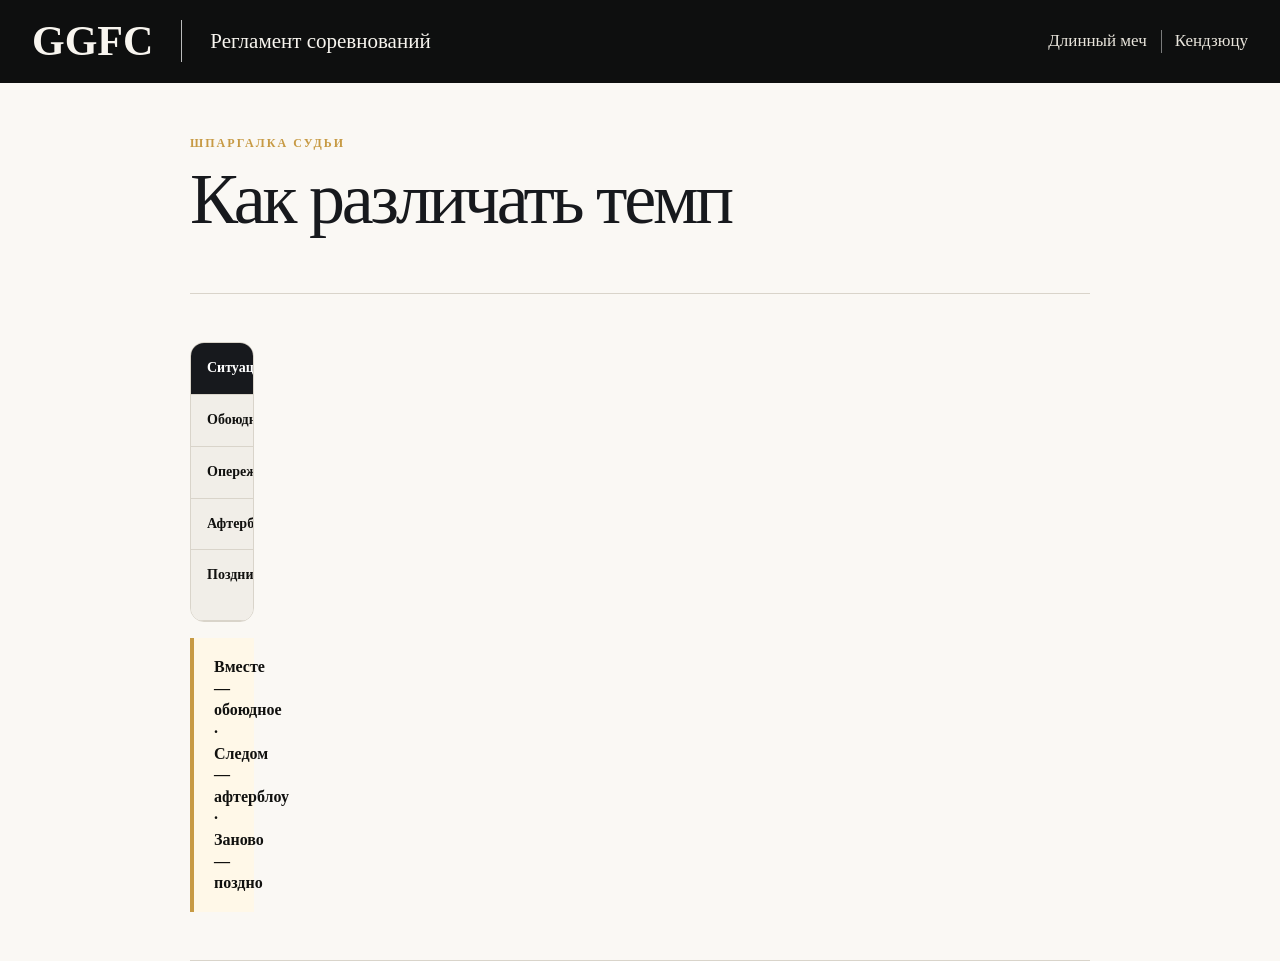
==== commit b487a102: "Correct tournament name to GGFC" ====
--- a/glossary.html
+++ b/glossary.html
@@ -4,13 +4,13 @@
   <meta charset="utf-8">
   <meta name="viewport" content="width=device-width, initial-scale=1">
   <meta name="description" content="Как отличить обоюдное, опережение, афтерблоу и поздний удар.">
-  <title>Темп — CGFC</title>
+  <title>Темп — GGFC</title>
   <link rel="stylesheet" href="assets/styles.css?v=14">
 </head>
 <body class="kenjutsu-rules">
   <header class="site-header kenjutsu-header">
-    <a class="kenjutsu-brand" href="index.html" aria-label="CGFC — регламент соревнований">
-      <strong>CGFC</strong>
+    <a class="kenjutsu-brand" href="index.html" aria-label="GGFC — регламент соревнований">
+      <strong>GGFC</strong>
       <span>Регламент соревнований</span>
     </a>
     <nav class="kenjutsu-nav" aria-label="Основная навигация">
